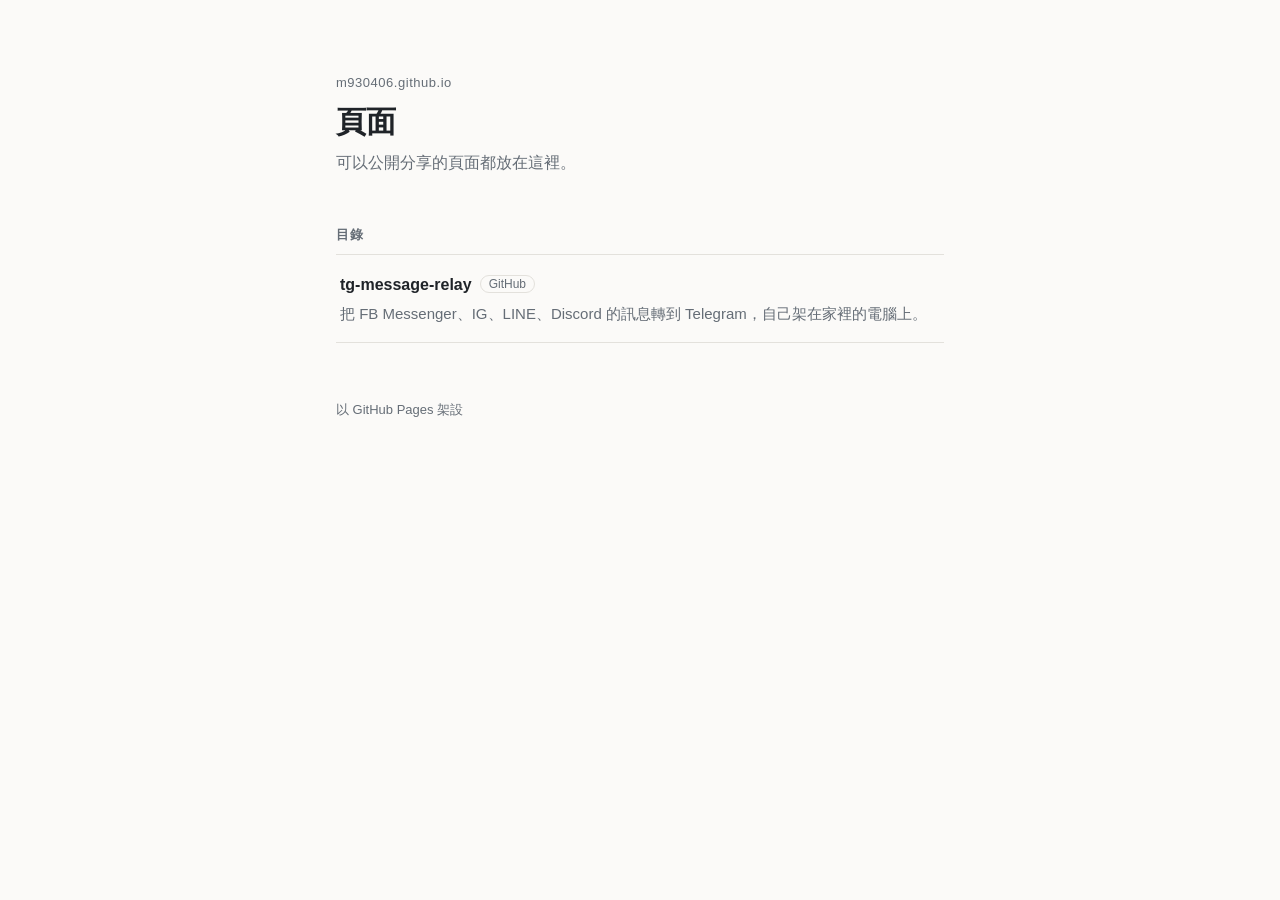
==== index.html @ 7af094b8 "Add the homepage A list of shareable pages, light and dark themes, kept out of search results with <" ====
<!doctype html>
<html lang="zh-Hant-TW">
<head>
<meta charset="utf-8">
<meta name="viewport" content="width=device-width, initial-scale=1">
<meta name="robots" content="noindex">
<meta name="color-scheme" content="light dark">
<title>m930406</title>
<link rel="icon" href="data:image/svg+xml,%3Csvg xmlns='http://www.w3.org/2000/svg' viewBox='0 0 32 32'%3E%3Crect width='32' height='32' rx='8' fill='%232f6f5e'/%3E%3Cpath d='M9 22V13l7 6 7-6v9' fill='none' stroke='white' stroke-width='2.6' stroke-linecap='round' stroke-linejoin='round'/%3E%3C/svg%3E">
<style>
:root {
  --bg: #fbfaf8;
  --fg: #1f2328;
  --muted: #656d76;
  --line: #e3e1dc;
  --accent: #2f6f5e;
}
@media (prefers-color-scheme: dark) {
  :root {
    --bg: #15171a;
    --fg: #e6e8eb;
    --muted: #9aa3ad;
    --line: #2c3036;
    --accent: #7cc4ad;
  }
}
* { box-sizing: border-box; }
html { -webkit-text-size-adjust: 100%; }
body {
  margin: 0;
  background: var(--bg);
  color: var(--fg);
  font: 16px/1.7 -apple-system, BlinkMacSystemFont, "Segoe UI", "PingFang TC", "Noto Sans TC", "Microsoft JhengHei", sans-serif;
}
main { max-width: 640px; margin: 0 auto; padding: 72px 16px 48px; }
.eyebrow, h2, footer { font-size: 13px; color: var(--muted); }
.eyebrow { letter-spacing: .04em; margin: 0 0 8px; }
h1 { font-size: 30px; line-height: 1.3; font-weight: 650; margin: 0 0 8px; }
.lede { color: var(--muted); margin: 0 0 48px; }
h2 { font-weight: 600; letter-spacing: .08em; margin: 0 0 8px; }
.pages { list-style: none; margin: 0; padding: 0; border-top: 1px solid var(--line); }
.pages li { border-bottom: 1px solid var(--line); }
.pages a { display: block; padding: 16px 4px; color: inherit; text-decoration: none; border-radius: 6px; }
.pages a:hover .name { color: var(--accent); }
.pages a:focus-visible { outline: 2px solid var(--accent); outline-offset: 2px; }
.name { font-weight: 600; overflow-wrap: anywhere; }
.kind { font-size: 12px; color: var(--muted); border: 1px solid var(--line); border-radius: 999px; padding: 1px 8px; margin-left: 8px; vertical-align: 2px; white-space: nowrap; }
.desc { display: block; color: var(--muted); font-size: 15px; margin-top: 2px; }
footer { margin-top: 56px; }
</style>
</head>
<body>
<main>
  <p class="eyebrow">m930406.github.io</p>
  <h1>頁面</h1>
  <p class="lede">可以公開分享的頁面都放在這裡。</p>

  <h2>目錄</h2>
  <ul class="pages">
    <li>
      <a href="https://github.com/m930406/tg-message-relay">
        <span class="name">tg-message-relay</span><span class="kind">GitHub</span>
        <span class="desc">把 FB Messenger、IG、LINE、Discord 的訊息轉到 Telegram，自己架在家裡的電腦上。</span>
      </a>
    </li>
  </ul>

  <footer>以 GitHub Pages 架設</footer>
</main>
</body>
</html>
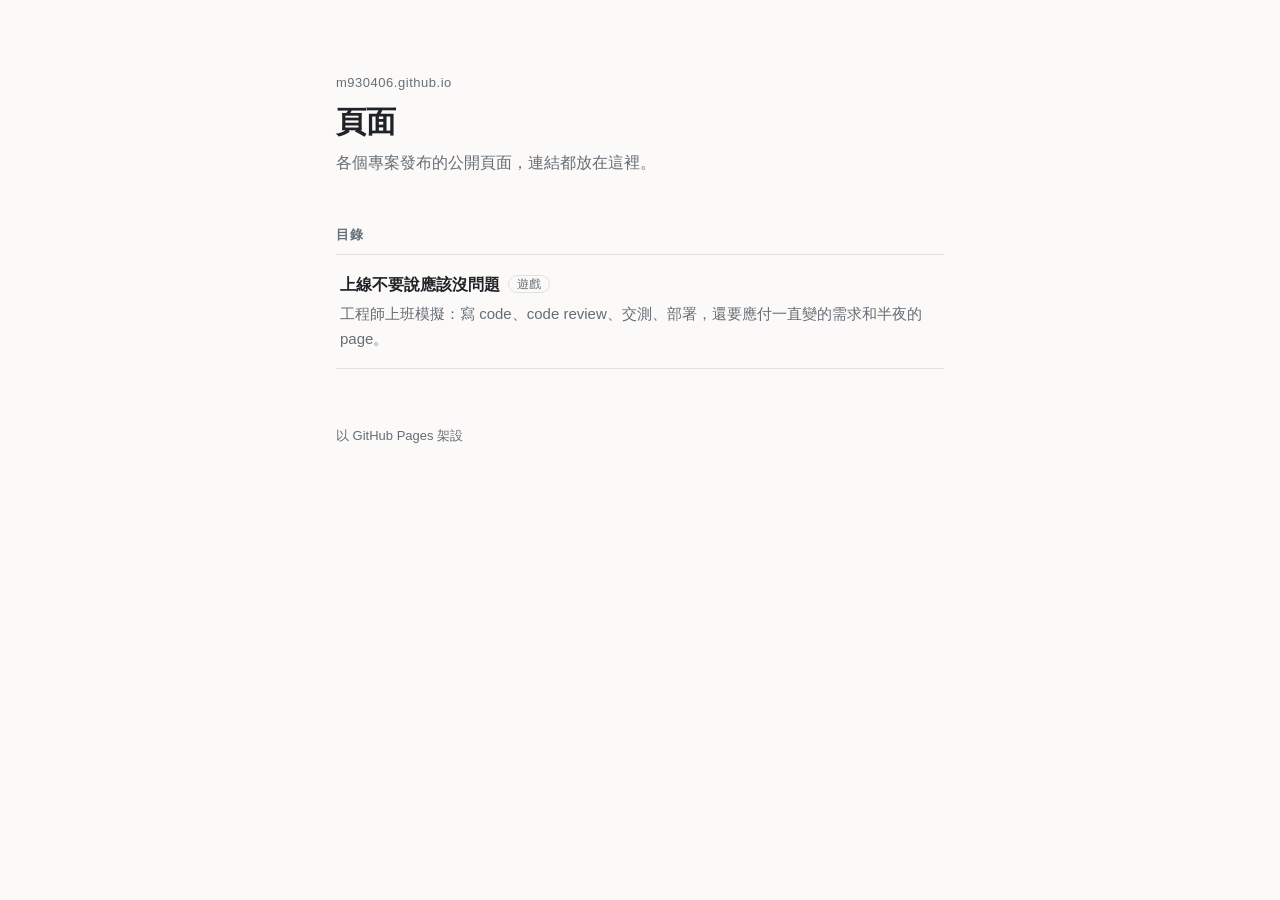
==== commit b034e5cc: "Add the game 上線不要說應該沒問題 Served at /should-be-fine/ with noindex like the homepage. The homepage list" ====
--- a/index.html
+++ b/index.html
@@ -46,6 +46,7 @@
 .name { font-weight: 600; overflow-wrap: anywhere; }
 .kind { font-size: 12px; color: var(--muted); border: 1px solid var(--line); border-radius: 999px; padding: 1px 8px; margin-left: 8px; vertical-align: 2px; white-space: nowrap; }
 .desc { display: block; color: var(--muted); font-size: 15px; margin-top: 2px; }
+.pages .empty { padding: 16px 4px; color: var(--muted); }
 footer { margin-top: 56px; }
 </style>
 </head>
@@ -53,14 +54,14 @@
 <main>
   <p class="eyebrow">m930406.github.io</p>
   <h1>頁面</h1>
-  <p class="lede">可以公開分享的頁面都放在這裡。</p>
+  <p class="lede">各個專案發布的公開頁面，連結都放在這裡。</p>
 
   <h2>目錄</h2>
   <ul class="pages">
     <li>
-      <a href="https://github.com/m930406/tg-message-relay">
-        <span class="name">tg-message-relay</span><span class="kind">GitHub</span>
-        <span class="desc">把 FB Messenger、IG、LINE、Discord 的訊息轉到 Telegram，自己架在家裡的電腦上。</span>
+      <a href="should-be-fine/">
+        <span class="name">上線不要說應該沒問題</span><span class="kind">遊戲</span>
+        <span class="desc">工程師上班模擬：寫 code、code review、交測、部署，還要應付一直變的需求和半夜的 page。</span>
       </a>
     </li>
   </ul>
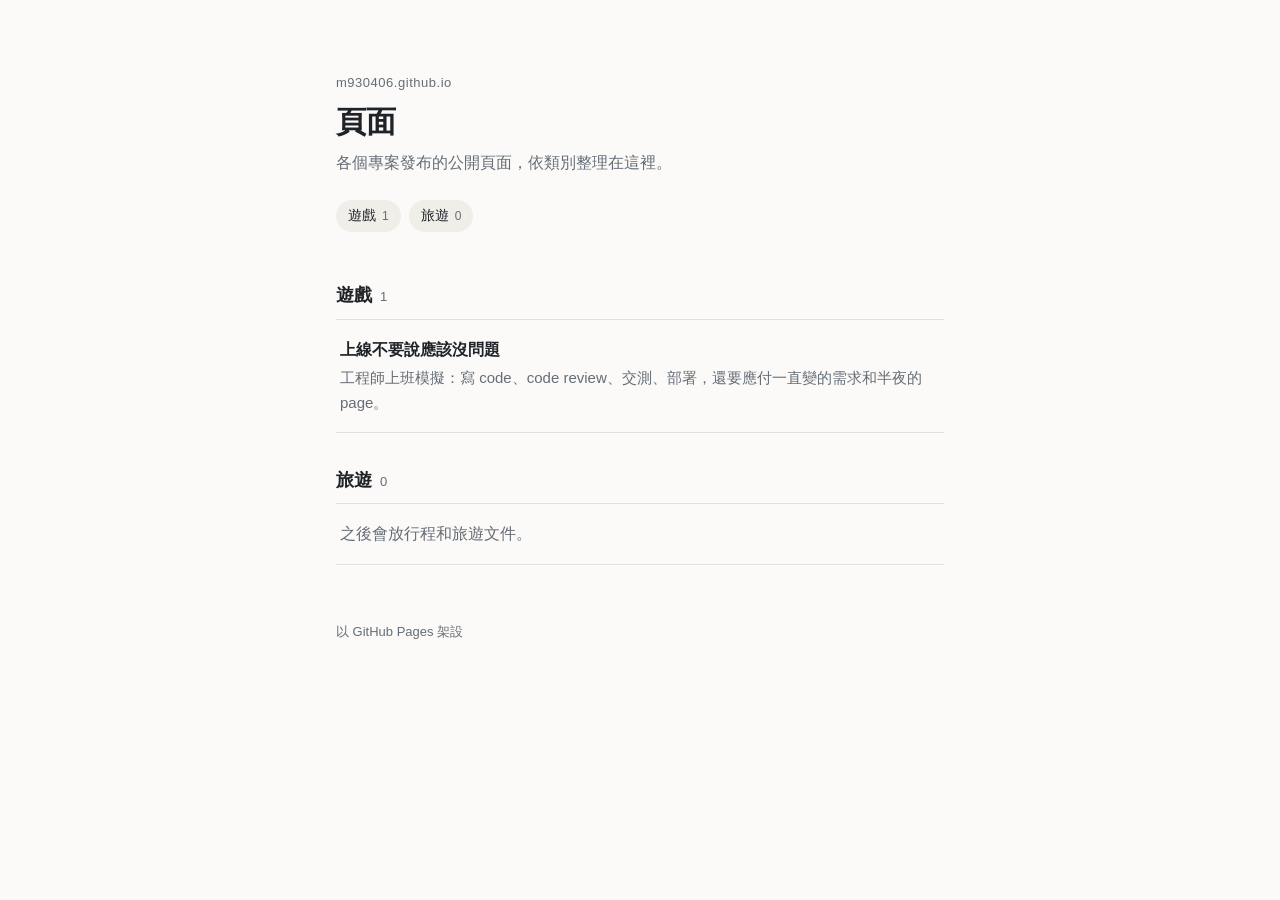
==== commit 98bf6868: "Group the homepage by category Category chips at the top jump to each section (遊戲, 旅遊), each with it" ====
--- a/index.html
+++ b/index.html
@@ -13,6 +13,7 @@
   --fg: #1f2328;
   --muted: #656d76;
   --line: #e3e1dc;
+  --chip: #f0eee9;
   --accent: #2f6f5e;
 }
 @media (prefers-color-scheme: dark) {
@@ -21,11 +22,12 @@
     --fg: #e6e8eb;
     --muted: #9aa3ad;
     --line: #2c3036;
+    --chip: #22262b;
     --accent: #7cc4ad;
   }
 }
 * { box-sizing: border-box; }
-html { -webkit-text-size-adjust: 100%; }
+html { -webkit-text-size-adjust: 100%; scroll-behavior: smooth; }
 body {
   margin: 0;
   background: var(--bg);
@@ -33,20 +35,30 @@
   font: 16px/1.7 -apple-system, BlinkMacSystemFont, "Segoe UI", "PingFang TC", "Noto Sans TC", "Microsoft JhengHei", sans-serif;
 }
 main { max-width: 640px; margin: 0 auto; padding: 72px 16px 48px; }
-.eyebrow, h2, footer { font-size: 13px; color: var(--muted); }
+.eyebrow, footer { font-size: 13px; color: var(--muted); }
 .eyebrow { letter-spacing: .04em; margin: 0 0 8px; }
 h1 { font-size: 30px; line-height: 1.3; font-weight: 650; margin: 0 0 8px; }
-.lede { color: var(--muted); margin: 0 0 48px; }
-h2 { font-weight: 600; letter-spacing: .08em; margin: 0 0 8px; }
+.lede { color: var(--muted); margin: 0 0 24px; }
+
+.cats { display: flex; flex-wrap: wrap; gap: 8px; margin: 0 0 16px; }
+.cats a { display: inline-flex; align-items: center; gap: 6px; padding: 4px 12px; border-radius: 999px; background: var(--chip); color: inherit; text-decoration: none; font-size: 14px; }
+.cats a:hover { color: var(--accent); }
+.cats .n { font-size: 12px; color: var(--muted); }
+
+.cat { padding-top: 32px; scroll-margin-top: 16px; }
+.cat h2 { display: flex; align-items: baseline; gap: 8px; font-size: 18px; font-weight: 650; margin: 0 0 8px; }
+.cat h2 .n { font-size: 13px; font-weight: 400; color: var(--muted); }
+
 .pages { list-style: none; margin: 0; padding: 0; border-top: 1px solid var(--line); }
 .pages li { border-bottom: 1px solid var(--line); }
 .pages a { display: block; padding: 16px 4px; color: inherit; text-decoration: none; border-radius: 6px; }
 .pages a:hover .name { color: var(--accent); }
-.pages a:focus-visible { outline: 2px solid var(--accent); outline-offset: 2px; }
 .name { font-weight: 600; overflow-wrap: anywhere; }
-.kind { font-size: 12px; color: var(--muted); border: 1px solid var(--line); border-radius: 999px; padding: 1px 8px; margin-left: 8px; vertical-align: 2px; white-space: nowrap; }
+.meta { font-size: 13px; color: var(--muted); margin-left: 8px; white-space: nowrap; }
 .desc { display: block; color: var(--muted); font-size: 15px; margin-top: 2px; }
 .pages .empty { padding: 16px 4px; color: var(--muted); }
+
+a:focus-visible { outline: 2px solid var(--accent); outline-offset: 2px; }
 footer { margin-top: 56px; }
 </style>
 </head>
@@ -54,17 +66,31 @@
 <main>
   <p class="eyebrow">m930406.github.io</p>
   <h1>頁面</h1>
-  <p class="lede">各個專案發布的公開頁面，連結都放在這裡。</p>
+  <p class="lede">各個專案發布的公開頁面，依類別整理在這裡。</p>
 
-  <h2>目錄</h2>
-  <ul class="pages">
-    <li>
-      <a href="should-be-fine/">
-        <span class="name">上線不要說應該沒問題</span><span class="kind">遊戲</span>
-        <span class="desc">工程師上班模擬：寫 code、code review、交測、部署，還要應付一直變的需求和半夜的 page。</span>
-      </a>
-    </li>
-  </ul>
+  <nav class="cats" aria-label="分類">
+    <a href="#games">遊戲 <span class="n">1</span></a>
+    <a href="#travel">旅遊 <span class="n">0</span></a>
+  </nav>
+
+  <section class="cat" id="games" aria-labelledby="games-h">
+    <h2 id="games-h">遊戲 <span class="n">1</span></h2>
+    <ul class="pages">
+      <li>
+        <a href="should-be-fine/">
+          <span class="name">上線不要說應該沒問題</span>
+          <span class="desc">工程師上班模擬：寫 code、code review、交測、部署，還要應付一直變的需求和半夜的 page。</span>
+        </a>
+      </li>
+    </ul>
+  </section>
+
+  <section class="cat" id="travel" aria-labelledby="travel-h">
+    <h2 id="travel-h">旅遊 <span class="n">0</span></h2>
+    <ul class="pages">
+      <li class="empty">之後會放行程和旅遊文件。</li>
+    </ul>
+  </section>
 
   <footer>以 GitHub Pages 架設</footer>
 </main>
